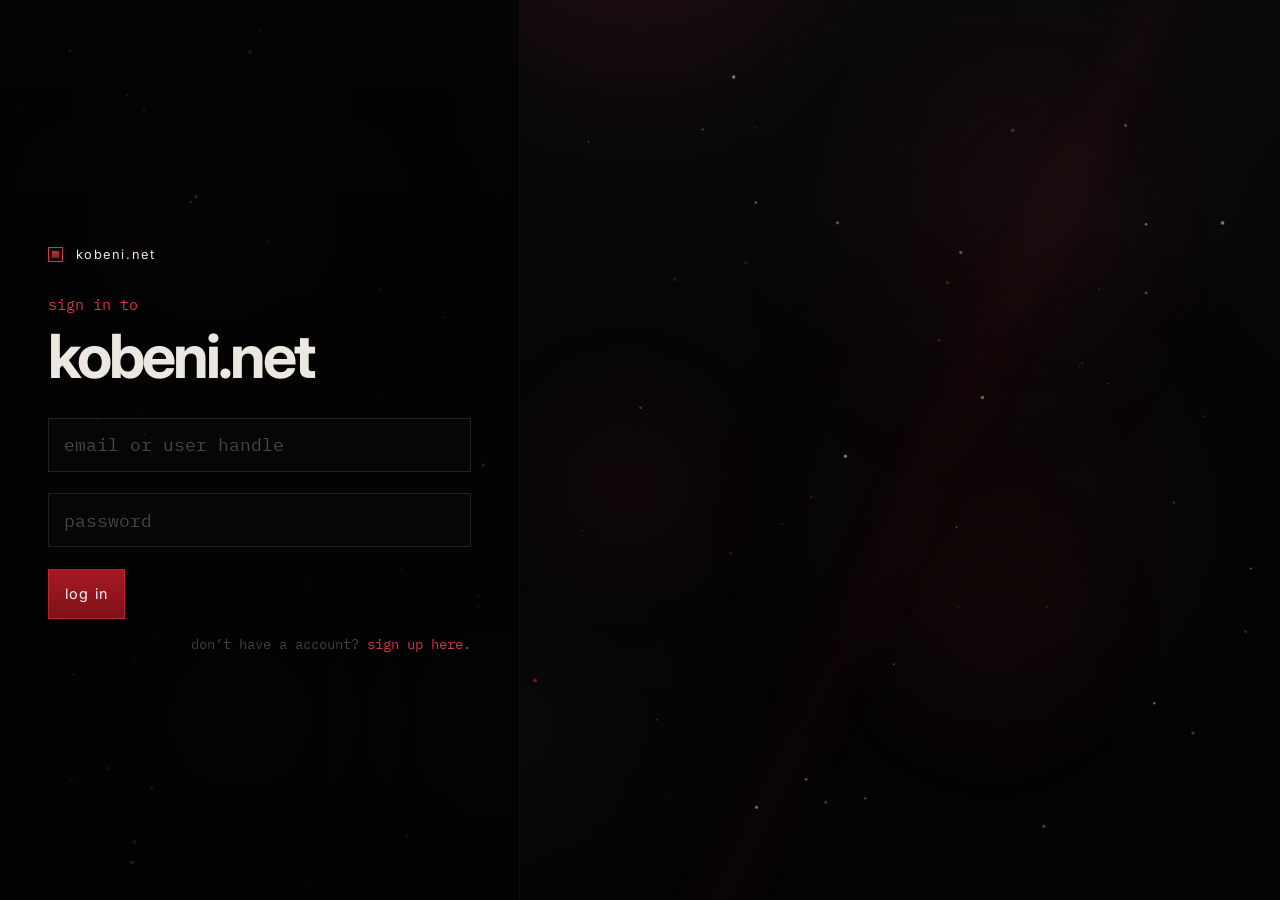
==== login.html @ 49059819 "Add auth pages and UI updates" ====
<!DOCTYPE html>
<html lang="en">
  <head>
    <meta charset="UTF-8" />
    <meta name="viewport" content="width=device-width, initial-scale=1.0" />
    <title>kobeni.net login</title>
    <meta
      name="description"
      content="Log in to kobeni.net to manage your private bio link profile."
    />
    <link rel="preconnect" href="https://fonts.googleapis.com" />
    <link rel="preconnect" href="https://fonts.gstatic.com" crossorigin />
    <link
      href="https://fonts.googleapis.com/css2?family=Inter:wght@400;500;700;800&family=IBM+Plex+Mono:wght@400;500&display=swap"
      rel="stylesheet"
    />
    <link rel="stylesheet" href="./styles.css" />
  </head>
  <body class="login-page">
    <div class="page-shell">
      <canvas class="mouse-particles" aria-hidden="true"></canvas>
      <div class="bg-orb-1" aria-hidden="true"></div>
      <div class="bg-orb-2" aria-hidden="true"></div>
      <div class="bg-orb-3" aria-hidden="true"></div>
      <main class="login-main">
        <section class="login-panel reveal">
          <a class="login-home" href="./index.html" aria-label="kobeni.net home">
            <span class="brand-mark"></span>
            <span class="brand-text">kobeni.net</span>
          </a>

          <div class="login-copy">
            <p class="login-eyebrow">sign in to</p>
            <h1 class="login-title">kobeni.net</h1>
          </div>

          <form
            class="login-form"
            action="./login.html"
            data-auth-success="signed in"
          >
            <label class="login-field">
              <span class="sr-only">email or user handle</span>
              <input
                type="text"
                name="identity"
                placeholder="email or user handle"
                autocomplete="username"
              />
            </label>

            <label class="login-field">
              <span class="sr-only">password</span>
              <input
                type="password"
                name="password"
                placeholder="password"
                autocomplete="current-password"
              />
            </label>

            <button type="submit" class="login-submit">log in</button>

            <p class="login-caption">
              don’t have a account? <a href="./signup.html">sign up here.</a>
            </p>
          </form>
        </section>

        <section class="login-ambient" aria-hidden="true">
          <div class="login-ambient-glow"></div>
        </section>
      </main>
    </div>

    <script src="./script.js"></script>
  </body>
</html>
---- styles.css ----
:root {
  --bg: #050505;
  --surface: #0d0d0e;
  --surface-alt: #141415;
  --panel: #101011;
  --text: #ece8e1;
  --muted: #8d8781;
  --line: rgba(236, 232, 225, 0.12);
  --accent: #7f1117;
  --accent-bright: #d43742;
  --shadow: rgba(0, 0, 0, 0.35);
  --max-width: 1560px;
  --section-padding: clamp(4rem, 8vw, 7rem);
}

*,
*::before,
*::after {
  box-sizing: border-box;
}

html {
  scroll-behavior: smooth;
}

body {
  margin: 0;
  min-height: 100vh;
  color: var(--text);
  font-family: "Inter", sans-serif;
  background:
    radial-gradient(circle at 50% -10%, rgba(212, 55, 66, 0.12), transparent 22%),
    radial-gradient(circle at 82% 18%, rgba(212, 55, 66, 0.05), transparent 18%),
    linear-gradient(180deg, #09090a 0%, #050505 46%, #040404 100%);
  background-repeat: no-repeat;
  background-attachment: fixed;
  overflow-x: hidden;
}

body > .bg-orb {
  position: fixed;
  border-radius: 999px;
  pointer-events: none;
  filter: blur(90px);
  opacity: 0.22;
  z-index: -6;
}

body > .bg-orb-orb1,
body > .bg-orb-orb2,
body > .bg-orb-orb3 {
  display: block;
}

body::before {
  content: "";
  position: fixed;
  inset: -8%;
  pointer-events: none;
  background:
    linear-gradient(112deg, transparent 0 46%, rgba(255, 255, 255, 0.012) 49%, transparent 52%),
    linear-gradient(116deg, transparent 0 62%, rgba(212, 55, 66, 0.08) 65%, transparent 68%);
  opacity: 0.45;
  z-index: -2;
  animation: background-drift 30s ease-in-out infinite alternate;
}

body::after {
  content: "";
  position: fixed;
  inset: -10%;
  pointer-events: none;
  background:
    linear-gradient(180deg, rgba(255, 255, 255, 0.02), transparent 12%),
    radial-gradient(circle at 50% 0%, rgba(212, 55, 66, 0.05), transparent 24%);
  opacity: 0.22;
  z-index: -1;
  animation: glow-pulse 18s ease-in-out infinite alternate;
}

a {
  color: inherit;
  text-decoration: none;
}

button,
input {
  font: inherit;
}

.site-header,
.section,
.proof-strip {
  padding-inline: clamp(1.5rem, 4vw, 3.75rem);
}

.page-shell::before {
  content: "";
  position: fixed;
  inset: -6%;
  pointer-events: none;
  background:
    radial-gradient(circle at 7% 16%, rgba(255, 255, 255, 0.2) 0 0.9px, transparent 1.5px),
    radial-gradient(circle at 15% 46%, rgba(255, 255, 255, 0.11) 0 0.9px, transparent 1.5px),
    radial-gradient(circle at 24% 72%, rgba(255, 255, 255, 0.14) 0 0.9px, transparent 1.5px),
    radial-gradient(circle at 33% 24%, rgba(212, 55, 66, 0.12) 0 1px, transparent 1.6px),
    radial-gradient(circle at 46% 58%, rgba(255, 255, 255, 0.1) 0 0.9px, transparent 1.5px),
    radial-gradient(circle at 58% 18%, rgba(255, 255, 255, 0.13) 0 0.9px, transparent 1.5px),
    radial-gradient(circle at 69% 66%, rgba(212, 55, 66, 0.11) 0 1px, transparent 1.6px),
    radial-gradient(circle at 82% 34%, rgba(255, 255, 255, 0.12) 0 0.9px, transparent 1.5px),
    radial-gradient(circle at 92% 78%, rgba(255, 255, 255, 0.09) 0 0.9px, transparent 1.5px);
  opacity: 0.55;
  z-index: -3;
  animation: particles-float 34s linear infinite;
}

.mouse-particles {
  position: fixed;
  inset: 0;
  width: 100%;
  height: 100%;
  pointer-events: none;
  z-index: -3;
  opacity: 0.75;
}

.page-shell::after {
  content: "";
  position: fixed;
  inset: -6%;
  pointer-events: none;
  background:
    radial-gradient(circle at 12% 28%, rgba(255, 255, 255, 0.08) 0 0.8px, transparent 1.4px),
    radial-gradient(circle at 28% 74%, rgba(255, 255, 255, 0.07) 0 0.8px, transparent 1.4px),
    radial-gradient(circle at 43% 18%, rgba(212, 55, 66, 0.08) 0 0.9px, transparent 1.5px),
    radial-gradient(circle at 61% 70%, rgba(255, 255, 255, 0.07) 0 0.8px, transparent 1.4px),
    radial-gradient(circle at 76% 40%, rgba(255, 255, 255, 0.06) 0 0.8px, transparent 1.4px),
    radial-gradient(circle at 90% 54%, rgba(212, 55, 66, 0.07) 0 0.9px, transparent 1.5px);
  opacity: 0.28;
  z-index: -2;
  animation: particles-float-secondary 42s linear infinite reverse;
}

main::before {
  content: "";
  position: fixed;
  inset: -18% -10%;
  pointer-events: none;
  background:
    radial-gradient(circle at 24% 72%, rgba(255, 255, 255, 0.02), transparent 16%),
    radial-gradient(circle at 72% 34%, rgba(212, 55, 66, 0.04), transparent 18%);
  z-index: -4;
  animation: ambient-shift 36s ease-in-out infinite alternate;
}

main::after {
  content: "";
  position: fixed;
  inset: -10%;
  pointer-events: none;
  background:
    radial-gradient(circle at 8% 16%, rgba(255, 255, 255, 0.1) 0 1px, transparent 1.8px),
    radial-gradient(circle at 21% 58%, rgba(255, 255, 255, 0.08) 0 1px, transparent 1.8px),
    radial-gradient(circle at 37% 30%, rgba(212, 55, 66, 0.08) 0 1px, transparent 1.8px),
    radial-gradient(circle at 52% 82%, rgba(255, 255, 255, 0.09) 0 1px, transparent 1.8px),
    radial-gradient(circle at 67% 22%, rgba(255, 255, 255, 0.08) 0 1px, transparent 1.8px),
    radial-gradient(circle at 84% 64%, rgba(212, 55, 66, 0.07) 0 1px, transparent 1.8px),
    radial-gradient(circle at 94% 28%, rgba(255, 255, 255, 0.07) 0 1px, transparent 1.8px);
  opacity: 0.26;
  z-index: -5;
  animation: particles-twinkle 22s ease-in-out infinite alternate;
}

.page-shell .bg-orb-1,
.page-shell .bg-orb-2,
.page-shell .bg-orb-3 {
  position: fixed;
  pointer-events: none;
  border-radius: 999px;
  filter: blur(100px);
  z-index: -6;
}

.page-shell .bg-orb-1 {
  top: 12%;
  left: 8%;
  width: 220px;
  height: 220px;
  background: rgba(212, 55, 66, 0.08);
  animation: orb-float-1 24s ease-in-out infinite alternate;
}

.page-shell .bg-orb-2 {
  top: 42%;
  right: 10%;
  width: 280px;
  height: 280px;
  background: rgba(212, 55, 66, 0.07);
  animation: orb-float-2 28s ease-in-out infinite alternate;
}

.page-shell .bg-orb-3 {
  bottom: 6%;
  left: 30%;
  width: 240px;
  height: 240px;
  background: rgba(255, 255, 255, 0.035);
  animation: orb-float-3 26s ease-in-out infinite alternate;
}

.site-header {
  position: sticky;
  top: 0;
  z-index: 20;
  padding-block: 1.1rem 0.6rem;
  background: linear-gradient(180deg, rgba(5, 5, 5, 0.96), rgba(5, 5, 5, 0.72));
}

.site-header-shell {
  max-width: calc(var(--max-width) + 32px);
  margin: 0 auto;
  min-height: 60px;
  display: grid;
  grid-template-columns: auto 1fr auto;
  align-items: center;
  gap: 1.5rem;
  padding: 0 1.15rem;
  border: 1px solid var(--line);
  background:
    linear-gradient(180deg, rgba(255, 255, 255, 0.025), transparent),
    rgba(11, 11, 12, 0.94);
  box-shadow: 0 18px 40px rgba(0, 0, 0, 0.24);
}

.brand {
  display: inline-flex;
  align-items: center;
  gap: 0.8rem;
  letter-spacing: 0.12em;
  font-size: 0.78rem;
}

.brand-mark {
  width: 15px;
  height: 15px;
  border: 1px solid var(--accent-bright);
  background: linear-gradient(180deg, var(--accent-bright), var(--accent));
  box-shadow: inset 0 0 0 3px #090909;
}

.site-nav {
  display: inline-flex;
  justify-content: center;
  gap: 1.7rem;
  color: var(--muted);
  font-size: 0.9rem;
}

.site-nav a,
.header-cta,
.header-link {
  position: relative;
  letter-spacing: 0.08em;
  font-size: 0.75rem;
}

.site-nav a::after,
.header-cta::after,
.header-link::after {
  content: "";
  position: absolute;
  left: 0;
  bottom: -0.35rem;
  width: 100%;
  height: 1px;
  background: var(--accent-bright);
  transform: scaleX(0);
  transform-origin: left;
  transition: transform 160ms ease;
}

.site-nav a:hover::after,
.site-nav a:focus-visible::after,
.header-cta:hover::after,
.header-cta:focus-visible::after,
.header-link:hover::after,
.header-link:focus-visible::after {
  transform: scaleX(1);
}

.site-header-actions {
  display: inline-flex;
  align-items: center;
  gap: 1.15rem;
}

.header-link {
  color: var(--muted);
}

.header-cta {
  min-height: 36px;
  padding: 0 1rem;
  display: inline-flex;
  align-items: center;
  justify-content: center;
  border: 1px solid rgba(212, 55, 66, 0.55);
  background: linear-gradient(180deg, #a81a24, #7f1117);
  color: #fff3f3;
  box-shadow: inset 0 1px 0 rgba(255, 255, 255, 0.12);
}

.header-cta::after {
  background: var(--accent);
}

.section {
  max-width: var(--max-width);
  margin: 0 auto;
  padding-block: var(--section-padding);
}

.hero {
  min-height: calc(100svh - 68px);
  display: grid;
  align-items: start;
  justify-items: center;
  gap: 3rem;
  padding-top: clamp(3.5rem, 7vw, 5.75rem);
}

.hero-copy {
  display: grid;
  align-items: center;
  justify-items: center;
  justify-self: center;
  text-align: center;
  gap: 1.25rem;
  width: min(100%, 1120px);
  margin: 0 auto;
}

.eyebrow,
.feature-index,
.surface-topbar,
.result-tag,
.metric span,
.preview-header,
.quote-card span,
.hero-meta {
  margin: 0;
  color: var(--muted);
  font-family: "IBM Plex Mono", monospace;
  font-size: 0.75rem;
  letter-spacing: 0.12em;
  text-transform: uppercase;
}

.hero h1,
.section h2 {
  margin: 0;
  max-width: 8.6ch;
  font-size: clamp(3rem, 7vw, 6.4rem);
  line-height: 0.98;
  letter-spacing: -0.035em;
}

.section h2 {
  text-transform: uppercase;
  line-height: 0.92;
}

.section-heading .pricing-title {
  max-width: 18ch;
  font-size: clamp(2.2rem, 4.4vw, 4rem) !important;
  line-height: 1.02 !important;
  letter-spacing: -0.03em !important;
  text-transform: lowercase !important;
}

.pricing-kicker {
  display: inline-block;
  font-size: 0.72em;
  line-height: 1.02;
}

.about-title {
  max-width: none;
  font-size: clamp(2.2rem, 4.4vw, 4rem) !important;
  line-height: 1.02 !important;
  letter-spacing: -0.03em !important;
  text-transform: lowercase !important;
}

.about-kicker {
  display: inline-block;
  font-size: 0.72em;
  line-height: 1.02;
}

.about-layout {
  display: grid;
  grid-template-columns: minmax(380px, 0.95fr) minmax(420px, 1.05fr);
  gap: clamp(1.5rem, 4vw, 3rem);
  align-items: start;
}

.about-rotator {
  position: relative;
  width: 100%;
  aspect-ratio: 16 / 9;
  overflow: hidden;
  border: 1px solid var(--line);
  background:
    linear-gradient(180deg, rgba(255, 255, 255, 0.02), transparent),
    var(--surface);
  box-shadow: 0 14px 40px var(--shadow);
}

.about-rotator-image {
  position: absolute;
  inset: 0;
  width: 100%;
  height: 100%;
  object-fit: contain;
  object-position: center;
  opacity: 0;
  transform: scale(1.03);
  transition:
    opacity 700ms ease,
    transform 1200ms ease;
}

.about-rotator-image.is-active {
  opacity: 1;
  transform: scale(1);
}

.staff-title {
  max-width: 22ch;
  font-size: clamp(2.2rem, 4.4vw, 4rem) !important;
  line-height: 1.02 !important;
  letter-spacing: -0.03em !important;
  text-transform: lowercase !important;
}

.staff-kicker {
  display: inline-block;
  font-size: 0.72em;
  line-height: 1.02;
}

.staff-name {
  text-transform: lowercase !important;
}

.staff-role {
  text-transform: lowercase !important;
}

.staff-avatar {
  width: 68px;
  height: 68px;
  display: block;
  margin: 0.2rem 0 0.9rem;
  border: 1px solid rgba(255, 255, 255, 0.12);
  object-fit: cover;
  object-position: center;
  box-shadow: 0 10px 24px rgba(0, 0, 0, 0.22);
}

.pricing-eyebrow {
  text-transform: lowercase;
}

.hero-text,
.section-heading p:last-child,
.feature-block p,
.showcase-copy p:last-of-type,
.apply-copy p:last-of-type {
  max-width: 40rem;
  color: var(--muted);
  font-family: "IBM Plex Mono", monospace;
  font-size: 1rem;
  line-height: 1.8;
}

.hero-actions,
.hero-claim,
.apply-form {
  display: flex;
  gap: 1rem;
  flex-wrap: wrap;
  justify-content: center;
}

.hero-claim {
  width: min(100%, 780px);
  flex-wrap: nowrap;
  align-items: stretch;
  justify-content: center;
}

.hero-handle-field,
.hero-claim-button,
.hero-claim input,
.hero-claim-button {
  min-height: 46px;
  border: 1px solid var(--line);
  border-radius: 0;
}

.hero-handle-field {
  flex: 1;
  min-width: 0;
  display: flex;
  align-items: center;
  padding: 0 0.9rem;
  gap: 0;
  background: rgba(255, 255, 255, 0.025);
}

.hero-handle-prefix {
  color: var(--text);
  font-family: "Inter", sans-serif;
  font-size: 1rem;
  font-weight: 700;
  white-space: nowrap;
}

.hero-claim input {
  flex: 1;
  min-width: 0;
  padding: 0 0 0 0.1rem;
  background: transparent;
  color: #8e8883;
  font-family: "Inter", sans-serif;
  font-size: 1rem;
  font-weight: 700;
  border: 0;
  outline: 0;
}

.hero-claim input::selection {
  background: rgba(212, 55, 66, 0.28);
  color: #f4efeb;
}

.hero-claim-button {
  padding: 0 1.1rem;
  background: linear-gradient(180deg, #17171a, #101013);
  color: #fff2f2;
  font-family: "Inter", sans-serif;
  font-size: 0.9rem;
  font-weight: 800;
  border-color: rgba(255, 255, 255, 0.08);
  cursor: pointer;
}

.button {
  display: inline-flex;
  align-items: center;
  justify-content: center;
  min-height: 54px;
  padding: 0 1.35rem;
  border: 1px solid var(--line);
  text-transform: uppercase;
  letter-spacing: 0.14em;
  font-size: 0.78rem;
  transition:
    transform 160ms ease,
    background 160ms ease,
    border-color 160ms ease;
}

.button:hover,
.button:focus-visible {
  transform: translateY(-2px);
}

.button-primary {
  background: linear-gradient(180deg, var(--accent-bright), var(--accent));
  border-color: var(--accent-bright);
  color: #fff4f4;
}

.button-secondary {
  background: rgba(255, 255, 255, 0.02);
}

.hero-stage {
  display: grid;
  grid-template-columns: minmax(0, 1fr) 210px;
  gap: 1rem;
  align-items: stretch;
}

.command-surface,
.key-grid span,
.feature-block,
.profile-preview,
.quote-card,
.apply-form input,
.apply-form button,
.metric {
  border: 1px solid var(--line);
  border-radius: 0;
}

.command-surface,
.feature-block,
.profile-preview,
.quote-card,
.metric {
  background:
    linear-gradient(180deg, rgba(255, 255, 255, 0.02), transparent),
    var(--surface);
  box-shadow: 0 14px 40px var(--shadow);
}

.surface-topbar,
.command-input,
.preview-header {
  display: flex;
  justify-content: space-between;
  gap: 1rem;
  padding: 1rem 1.15rem;
  border-bottom: 1px solid var(--line);
}

.command-panel {
  padding: 1.25rem;
}

.command-input {
  align-items: center;
  margin-bottom: 1rem;
  background:
    linear-gradient(180deg, rgba(212, 55, 66, 0.14), transparent),
    var(--panel);
}

.command-symbol {
  color: var(--accent-bright);
  font-family: "IBM Plex Mono", monospace;
  font-size: 1rem;
}

.command-text {
  flex: 1;
  text-transform: uppercase;
  letter-spacing: 0.02em;
  font-size: clamp(1rem, 3vw, 1.45rem);
}

.command-shortcut {
  color: var(--muted);
  font-family: "IBM Plex Mono", monospace;
  text-transform: uppercase;
  font-size: 0.72rem;
}

.command-results {
  display: grid;
  grid-template-columns: minmax(0, 1fr) minmax(240px, 320px);
  gap: 1rem;
}

.result-card {
  min-height: 260px;
  padding: 1.25rem;
  border: 1px solid var(--line);
  background:
    radial-gradient(circle at top right, rgba(212, 55, 66, 0.16), transparent 24%),
    var(--surface-alt);
}

.result-card h2 {
  margin: 0.6rem 0 0.8rem;
  font-size: clamp(2.3rem, 5vw, 4.6rem);
  line-height: 0.92;
  text-transform: uppercase;
}

.result-card p:last-child {
  margin: 0;
  max-width: 20ch;
  color: var(--muted);
  font-family: "IBM Plex Mono", monospace;
  line-height: 1.8;
}

.result-list {
  list-style: none;
  margin: 0;
  padding: 0;
  border: 1px solid var(--line);
  background: var(--panel);
}

.result-list li {
  display: flex;
  justify-content: space-between;
  gap: 1rem;
  padding: 1rem 1.1rem;
  border-top: 1px solid var(--line);
  text-transform: uppercase;
  letter-spacing: 0.04em;
}

.result-list li:first-child {
  border-top: 0;
}

.result-list span {
  color: var(--accent-bright);
  font-family: "IBM Plex Mono", monospace;
}

.key-grid {
  display: grid;
  grid-template-columns: repeat(2, minmax(0, 1fr));
  gap: 1rem;
}

.key-grid span {
  display: grid;
  place-items: center;
  min-height: 96px;
  background:
    linear-gradient(180deg, rgba(212, 55, 66, 0.13), transparent 44%),
    var(--surface-alt);
  text-transform: uppercase;
  letter-spacing: 0.08em;
  font-size: 0.95rem;
}

.proof-strip {
  overflow: hidden;
  padding-block: 1rem;
  border-top: 1px solid var(--line);
  border-bottom: 1px solid var(--line);
  background: rgba(255, 255, 255, 0.015);
}

.proof-track {
  display: flex;
  gap: 2.7rem;
  width: max-content;
  white-space: nowrap;
  will-change: transform;
  color: var(--muted);
  font-family: "IBM Plex Mono", monospace;
  font-size: 0.82rem;
  text-transform: uppercase;
  letter-spacing: 0.14em;
}

.proof-track span::before {
  content: "/";
  margin-right: 2.7rem;
  color: var(--accent-bright);
}

.section-heading {
  display: grid;
  gap: 1rem;
  margin-bottom: 2rem;
}

  .feature-rail,
  .testimonial-grid {
    display: grid;
    grid-template-columns: repeat(4, minmax(0, 1fr));
    gap: 1rem;
}

.pricing-grid {
  display: grid;
  grid-template-columns: repeat(3, minmax(0, 1fr));
  gap: 1rem;
}

.about-grid {
  display: grid;
  grid-template-columns: repeat(3, minmax(0, 1fr));
  gap: 1rem;
}

.feature-block,
.quote-card {
  padding: 1.25rem;
}

.feature-block h3 {
  margin: 1rem 0 0.75rem;
  font-size: 1.8rem;
  text-transform: uppercase;
  letter-spacing: -0.03em;
}

.split-showcase {
  display: grid;
  grid-template-columns: minmax(0, 0.9fr) minmax(300px, 0.95fr);
  gap: 2rem;
  align-items: center;
}

.metric-row {
  display: flex;
  gap: 1rem;
  flex-wrap: wrap;
  margin-top: 2rem;
}

.metric {
  min-width: 200px;
  padding: 1rem 1.1rem;
}

.metric strong {
  display: block;
  margin-top: 0.5rem;
  font-size: 1.25rem;
  text-transform: uppercase;
}

.profile-preview {
  min-height: 430px;
}

.preview-body {
  padding: 1.25rem;
}

.preview-handle {
  margin: 0;
  font-size: clamp(2.6rem, 6vw, 4.8rem);
  line-height: 0.94;
  text-transform: uppercase;
}

.preview-copy {
  max-width: 28ch;
  color: var(--muted);
  font-family: "IBM Plex Mono", monospace;
  line-height: 1.8;
}

.preview-links {
  list-style: none;
  margin: 1.5rem 0 0;
  padding: 0;
}

.preview-links li {
  padding: 0.95rem 0;
  border-top: 1px solid var(--line);
  text-transform: uppercase;
  letter-spacing: 0.04em;
}

.quote-card {
  min-height: 220px;
  display: flex;
  flex-direction: column;
  justify-content: space-between;
}

.quote-card p {
  margin: 0;
  font-family: "IBM Plex Mono", monospace;
  color: var(--text);
  line-height: 1.85;
}

.apply-section {
  display: grid;
  grid-template-columns: minmax(0, 1fr) minmax(320px, 420px);
  gap: 2rem;
  align-items: end;
}

.site-footer {
  max-width: var(--max-width);
  margin: 0 auto;
  padding: 2rem clamp(1.5rem, 4vw, 3.75rem) 3rem;
}

.auth-main {
  min-height: calc(100vh - 76px);
  display: grid;
  align-items: center;
}

.auth-section {
  width: 100%;
  padding-top: 0;
}

.auth-layout {
  display: grid;
  grid-template-columns: minmax(340px, 0.95fr) minmax(360px, 540px);
  gap: clamp(2rem, 5vw, 5rem);
  align-items: center;
}

.auth-copy {
  display: grid;
  gap: 1.15rem;
  max-width: 40rem;
}

.auth-title {
  margin: 0;
  font-size: clamp(3rem, 7vw, 6rem);
  line-height: 0.98;
  letter-spacing: -0.045em;
  text-transform: lowercase;
}

.auth-kicker {
  display: inline-block;
  font-size: 0.7em;
}

.auth-text,
.auth-caption {
  margin: 0;
  color: var(--muted);
  font-family: "IBM Plex Mono", monospace;
  font-size: 1rem;
  line-height: 1.8;
}

.auth-inline-copy {
  margin: 0.1rem 0 0;
  color: var(--muted);
  font-family: "IBM Plex Mono", monospace;
  font-size: 0.95rem;
  line-height: 1.8;
}

.auth-inline-copy a {
  color: var(--accent-bright);
}

.auth-meta {
  display: flex;
  flex-wrap: wrap;
  gap: 0.8rem;
  margin-top: 0.35rem;
}

.auth-meta span {
  padding: 0.7rem 0.9rem;
  border: 1px solid var(--line);
  background: rgba(255, 255, 255, 0.015);
  color: var(--muted);
  font-size: 0.72rem;
  letter-spacing: 0.12em;
  text-transform: uppercase;
}

.auth-form {
  display: grid;
  gap: 1rem;
  padding: 1.4rem;
  border: 1px solid var(--line);
  border-radius: 0;
  background:
    linear-gradient(180deg, rgba(255, 255, 255, 0.02), transparent),
    var(--surface);
  box-shadow: 0 14px 40px var(--shadow);
}

.auth-panel-label {
  margin: 0;
}

.auth-form h2 {
  margin: 0 0 0.25rem;
  font-size: 2rem;
  text-transform: lowercase;
  letter-spacing: -0.04em;
}

.auth-field {
  display: grid;
  gap: 0.55rem;
}

.auth-field span,
.auth-check span,
.auth-inline-link {
  color: var(--muted);
  font-size: 0.8rem;
  letter-spacing: 0.08em;
  text-transform: lowercase;
}

.auth-field input {
  min-height: 52px;
  padding: 0 1rem;
  border: 1px solid var(--line);
  border-radius: 0;
  background: rgba(255, 255, 255, 0.02);
  color: var(--text);
  outline: none;
}

.auth-field input:focus {
  border-color: rgba(212, 55, 66, 0.5);
  box-shadow: inset 0 0 0 1px rgba(212, 55, 66, 0.25);
}

.auth-row {
  display: flex;
  justify-content: space-between;
  gap: 1rem;
  align-items: center;
}

.auth-check {
  display: inline-flex;
  align-items: center;
  gap: 0.55rem;
}

.auth-check input {
  width: 14px;
  height: 14px;
  margin: 0;
  accent-color: var(--accent-bright);
}

.auth-inline-link,
.auth-caption a {
  color: var(--text);
}

.auth-submit {
  min-height: 48px;
  border: 1px solid rgba(212, 55, 66, 0.55);
  border-radius: 0;
  background: linear-gradient(180deg, #a81a24, #7f1117);
  color: #fff3f3;
  text-transform: lowercase;
  letter-spacing: 0.05em;
  cursor: pointer;
}

.auth-submit:disabled {
  opacity: 0.8;
  cursor: default;
}

.login-page .page-shell {
  min-height: 100vh;
}

.login-main {
  min-height: 100vh;
  display: grid;
  grid-template-columns: minmax(360px, 520px) minmax(0, 1fr);
}

.login-panel {
  display: grid;
  align-content: center;
  gap: 2rem;
  min-height: 100vh;
  padding: clamp(2rem, 5vw, 3rem);
  border-right: 1px solid rgba(255, 255, 255, 0.04);
  background: rgba(3, 3, 4, 0.72);
}

.login-home {
  display: inline-flex;
  align-items: center;
  gap: 0.8rem;
  font-size: 0.8rem;
  letter-spacing: 0.12em;
  text-transform: lowercase;
}

.login-copy {
  display: grid;
  gap: 0.85rem;
}

.login-eyebrow {
  margin: 0;
  color: var(--accent-bright);
  font-family: "IBM Plex Mono", monospace;
  font-size: 0.95rem;
  text-transform: lowercase;
}

.login-title {
  margin: 0;
  font-size: clamp(3rem, 5vw, 3.8rem);
  line-height: 0.95;
  letter-spacing: -0.05em;
  text-transform: lowercase;
}

.login-form {
  display: grid;
  gap: 1.35rem;
  max-width: 440px;
}

.login-field input {
  width: 100%;
  min-height: 54px;
  padding: 0 0.95rem;
  border: 1px solid rgba(236, 232, 225, 0.12);
  border-radius: 0;
  background: rgba(255, 255, 255, 0.01);
  color: var(--text);
  font-family: "IBM Plex Mono", monospace;
  font-size: 1.1rem;
  outline: none;
}

.login-field input::placeholder {
  color: rgba(141, 135, 129, 0.5);
}

.login-field input:focus {
  border-color: rgba(212, 55, 66, 0.5);
  background: rgba(255, 255, 255, 0.02);
}

.login-submit {
  min-height: 50px;
  width: fit-content;
  padding: 0 1rem;
  border: 1px solid rgba(212, 55, 66, 0.55);
  border-radius: 0;
  background: linear-gradient(180deg, #a81a24, #7f1117);
  color: #fff3f3;
  font-size: 0.9rem;
  letter-spacing: 0.08em;
  text-transform: lowercase;
  cursor: pointer;
}

.login-submit:disabled {
  opacity: 0.8;
  cursor: default;
}

.login-caption {
  margin: -0.35rem 0 0;
  color: rgba(141, 135, 129, 0.45);
  font-family: "IBM Plex Mono", monospace;
  font-size: 0.88rem;
  text-align: right;
}

.login-caption a {
  color: var(--accent-bright);
}

.login-ambient {
  position: relative;
  min-height: 100vh;
}

.login-ambient-glow {
  position: absolute;
  inset: 0;
  background:
    radial-gradient(circle at 14% 54%, rgba(212, 55, 66, 0.06), transparent 20%),
    radial-gradient(circle at 72% 26%, rgba(255, 255, 255, 0.015), transparent 18%),
    radial-gradient(circle at 62% 70%, rgba(212, 55, 66, 0.04), transparent 22%);
}

.site-footer-inner {
  display: grid;
  grid-template-columns: minmax(0, 1fr) auto;
  gap: 2rem;
  padding: 2rem 0 2.2rem;
}

.footer-brand-block {
  display: grid;
  align-content: start;
  gap: 1.5rem;
}

.footer-brand {
  display: inline-flex;
  align-items: center;
  gap: 0.85rem;
  font-size: clamp(1.7rem, 3vw, 2.6rem);
  font-weight: 800;
  letter-spacing: -0.04em;
}

.footer-brand-mark {
  width: 20px;
  height: 20px;
  border: 1px solid var(--accent-bright);
  background: linear-gradient(180deg, var(--accent-bright), var(--accent));
  box-shadow: inset 0 0 0 4px #090909;
}

.footer-brand-text {
  text-transform: lowercase;
}

.footer-socials {
  display: grid;
  gap: 0.7rem;
  justify-items: start;
}

.footer-socials a,
.footer-column a {
  color: #d8d3cb;
  font-size: 1rem;
  font-weight: 700;
}

.footer-links {
  display: grid;
  grid-template-columns: repeat(2, minmax(180px, 220px));
  gap: 2.5rem;
}

.footer-column {
  display: grid;
  align-content: start;
  gap: 0.7rem;
}

.footer-column h3 {
  margin: 0 0 0.2rem;
  color: #f1ede7;
  font-size: 1.2rem;
  font-weight: 800;
  text-transform: lowercase;
}

.site-footer-bar {
  padding-top: 1.35rem;
  border-top: 1px solid var(--line);
}

.site-footer-bar p {
  margin: 0;
  color: #d3cec7;
  font-size: 0.95rem;
  font-weight: 700;
  text-transform: lowercase;
}

.apply-form {
  flex-direction: column;
  align-items: stretch;
}

.apply-form input {
  min-height: 58px;
  padding: 0 1rem;
  background: rgba(255, 255, 255, 0.03);
  color: var(--text);
  font-family: "IBM Plex Mono", monospace;
}

.apply-form input::placeholder {
  color: #7b7670;
}

.sr-only {
  position: absolute;
  width: 1px;
  height: 1px;
  padding: 0;
  margin: -1px;
  overflow: hidden;
  clip: rect(0, 0, 0, 0);
  white-space: nowrap;
  border: 0;
}

.reveal {
  opacity: 0;
  transform: translateY(18px);
  transition:
    opacity 700ms ease,
    transform 700ms ease;
}

.reveal.is-visible {
  opacity: 1;
  transform: translateY(0);
}


@keyframes background-drift {
  from {
    transform: translate3d(0, 0, 0) scale(1) rotate(0deg);
  }

  to {
    transform: translate3d(-18px, 14px, 0) scale(1.03) rotate(-1deg);
  }
}

@keyframes glow-pulse {
  from {
    opacity: 0.28;
  }

  to {
    opacity: 0.5;
  }
}

@keyframes particles-float {
  from {
    transform: translate3d(0, 0, 0);
  }

  to {
    transform: translate3d(-26px, 18px, 0);
  }
}

@keyframes particles-float-secondary {
  from {
    transform: translate3d(0, 0, 0);
  }

  to {
    transform: translate3d(18px, -16px, 0);
  }
}

@keyframes ambient-shift {
  from {
    transform: translate3d(0, 0, 0) scale(1);
    opacity: 0.45;
  }

  to {
    transform: translate3d(14px, -10px, 0) scale(1.04);
    opacity: 0.72;
  }
}

@keyframes particles-twinkle {
  0% {
    opacity: 0.22;
    transform: translate3d(0, 0, 0);
  }

  50% {
    opacity: 0.48;
    transform: translate3d(8px, -6px, 0);
  }

  100% {
    opacity: 0.3;
    transform: translate3d(-6px, 10px, 0);
  }
}

@keyframes orb-float-1 {
  0% {
    transform: translate3d(0, 0, 0) scale(1);
    opacity: 0.18;
  }

  100% {
    transform: translate3d(90px, 40px, 0) scale(1.18);
    opacity: 0.28;
  }
}

@keyframes orb-float-2 {
  0% {
    transform: translate3d(0, 0, 0) scale(1);
    opacity: 0.14;
  }

  100% {
    transform: translate3d(-110px, -50px, 0) scale(1.15);
    opacity: 0.24;
  }
}

@keyframes orb-float-3 {
  0% {
    transform: translate3d(0, 0, 0) scale(1);
    opacity: 0.08;
  }

  100% {
    transform: translate3d(70px, -80px, 0) scale(1.12);
    opacity: 0.16;
  }
}

@media (max-width: 1120px) {
  .hero-stage,
  .split-showcase,
  .apply-section {
    grid-template-columns: 1fr;
  }

  .command-results {
    grid-template-columns: 1fr;
  }

  .key-grid {
    grid-template-columns: repeat(4, minmax(0, 1fr));
  }
}

@media (max-width: 860px) {
  .site-header-shell {
    justify-items: start;
    padding-block: 1rem;
  }

  .site-nav {
    justify-content: flex-start;
    flex-wrap: wrap;
  }

  .site-header-actions {
    width: 100%;
    justify-content: space-between;
  }

  .hero h1,
  .section h2 {
    max-width: none;
  }

  .hero-claim {
    flex-direction: column;
  }

  .feature-rail,
  .about-grid,
  .pricing-grid,
  .testimonial-grid,
  .key-grid {
    grid-template-columns: 1fr;
  }

  .site-footer-inner,
  .footer-links {
    grid-template-columns: 1fr;
  }

  .auth-layout {
    grid-template-columns: 1fr;
  }

  .about-layout {
    grid-template-columns: 1fr;
  }

  .about-rotator {
    aspect-ratio: 16 / 9;
  }
}

@media (max-width: 760px) {
  .login-main {
    grid-template-columns: 1fr;
  }

  .login-panel {
    min-height: 100vh;
    border-right: 0;
  }

  .login-ambient {
    display: none;
  }

  .login-form {
    max-width: none;
  }
}

@media (prefers-reduced-motion: reduce) {
  html {
    scroll-behavior: auto;
  }

  .reveal {
    opacity: 1;
    transform: none;
    transition: none !important;
  }
}
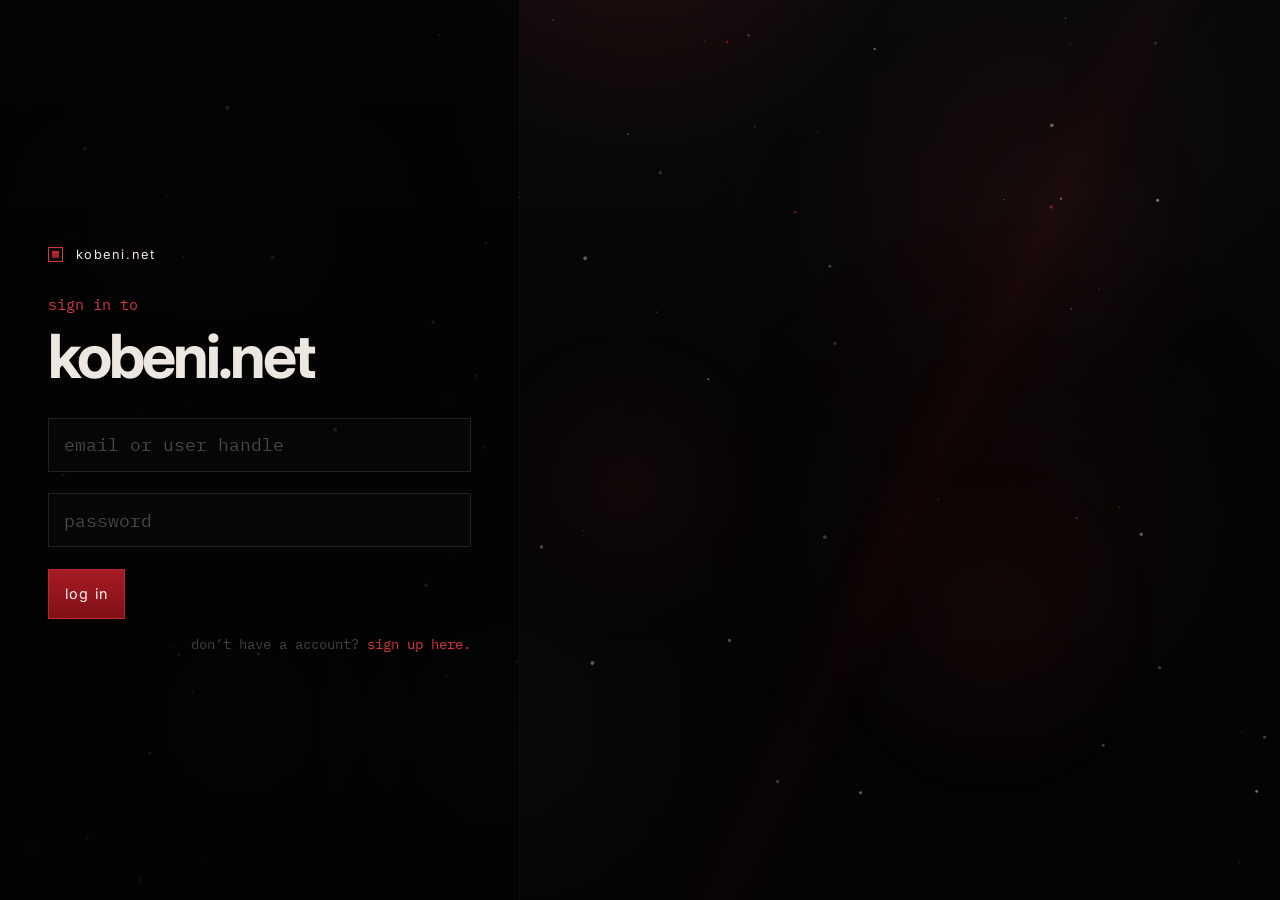
==== commit c25f1618: "Add dashboard and uid flow" ====
--- a/login.html
+++ b/login.html
@@ -37,7 +37,9 @@
           <form
             class="login-form"
             action="./login.html"
+            data-auth-mode="login"
             data-auth-success="signed in"
+            data-auth-redirect="./dashboard.html"
           >
             <label class="login-field">
               <span class="sr-only">email or user handle</span>
--- a/styles.css
+++ b/styles.css
@@ -1178,6 +1178,400 @@
     radial-gradient(circle at 62% 70%, rgba(212, 55, 66, 0.04), transparent 22%);
 }
 
+.dashboard-page .page-shell {
+  min-height: 100vh;
+}
+
+.dashboard-main {
+  min-height: 100vh;
+  display: grid;
+  grid-template-columns: 290px minmax(0, 1fr);
+  background: rgba(5, 5, 6, 0.55);
+}
+
+.dashboard-sidebar {
+  display: grid;
+  align-content: start;
+  gap: 1.35rem;
+  padding: 1.4rem 1.3rem;
+  border-right: 1px solid rgba(255, 255, 255, 0.06);
+  background: rgba(9, 9, 10, 0.92);
+}
+
+.dashboard-brand {
+  display: inline-flex;
+  align-items: center;
+  gap: 0.85rem;
+  padding: 0.35rem 0.1rem 1rem;
+  font-size: 0.92rem;
+  font-weight: 700;
+  letter-spacing: -0.02em;
+  text-transform: lowercase;
+}
+
+.dashboard-sidebar-group,
+.dashboard-support,
+.dashboard-user-card {
+  border: 1px solid rgba(255, 255, 255, 0.06);
+  background: rgba(255, 255, 255, 0.015);
+}
+
+.dashboard-group-toggle {
+  width: 100%;
+  min-height: 44px;
+  display: flex;
+  align-items: center;
+  justify-content: space-between;
+  padding: 0 1rem;
+  border: 0;
+  border-bottom: 1px solid rgba(255, 255, 255, 0.06);
+  background: rgba(127, 17, 23, 0.22);
+  color: var(--text);
+  font-size: 0.95rem;
+  font-weight: 700;
+  text-transform: lowercase;
+}
+
+.dashboard-subnav,
+.dashboard-sidebar-links,
+.dashboard-action-stack {
+  display: grid;
+}
+
+.dashboard-subnav {
+  gap: 0.15rem;
+  padding: 0.85rem 0.7rem 0.9rem;
+}
+
+.dashboard-subnav a,
+.dashboard-sidebar-links a {
+  padding: 0.72rem 0.9rem;
+  color: var(--muted);
+  font-size: 0.92rem;
+  text-transform: lowercase;
+}
+
+.dashboard-subnav a.is-active,
+.dashboard-subnav a:hover,
+.dashboard-subnav a:focus-visible {
+  background: rgba(127, 17, 23, 0.2);
+  color: var(--text);
+}
+
+.dashboard-sidebar-links {
+  gap: 0.3rem;
+}
+
+.dashboard-sidebar-links a {
+  font-weight: 600;
+}
+
+.dashboard-sidebar-links a:hover,
+.dashboard-sidebar-links a:focus-visible {
+  color: var(--text);
+}
+
+.dashboard-support {
+  gap: 0.7rem;
+  padding: 1rem;
+}
+
+.dashboard-support p {
+  margin: 0;
+  color: var(--muted);
+  font-family: "IBM Plex Mono", monospace;
+  font-size: 0.84rem;
+  line-height: 1.6;
+  text-transform: lowercase;
+}
+
+.dashboard-support-link,
+.dashboard-page-link,
+.dashboard-share {
+  min-height: 42px;
+  display: inline-flex;
+  align-items: center;
+  justify-content: center;
+  border: 1px solid rgba(255, 255, 255, 0.08);
+  font-weight: 700;
+  text-transform: lowercase;
+}
+
+.dashboard-support-link {
+  background: rgba(255, 255, 255, 0.05);
+}
+
+.dashboard-page-link,
+.dashboard-share {
+  border-color: rgba(127, 17, 23, 0.4);
+  background: rgba(127, 17, 23, 0.22);
+}
+
+.dashboard-user-card {
+  display: flex;
+  align-items: center;
+  gap: 0.9rem;
+  padding: 1rem;
+}
+
+.dashboard-user-mark {
+  width: 44px;
+  height: 44px;
+  display: inline-flex;
+  align-items: center;
+  justify-content: center;
+  border: 1px solid rgba(212, 55, 66, 0.45);
+  background: linear-gradient(180deg, #a81a24, #7f1117);
+  color: #fff3f3;
+  font-weight: 800;
+  text-transform: lowercase;
+}
+
+.dashboard-user-card strong,
+.dashboard-user-card p {
+  display: block;
+}
+
+.dashboard-user-card strong {
+  font-size: 1rem;
+  text-transform: lowercase;
+}
+
+.dashboard-user-card p {
+  margin: 0.2rem 0 0;
+  color: var(--muted);
+  font-family: "IBM Plex Mono", monospace;
+  font-size: 0.8rem;
+}
+
+.dashboard-content {
+  padding: 2rem 1.8rem 2.4rem;
+  display: grid;
+  align-content: start;
+  gap: 1.6rem;
+}
+
+.dashboard-section-header {
+  display: flex;
+  align-items: center;
+  justify-content: space-between;
+  gap: 1rem;
+}
+
+.dashboard-section-header h1,
+.dashboard-section-header h2 {
+  margin: 0;
+  font-size: clamp(1.7rem, 3vw, 2.25rem);
+  line-height: 1;
+  letter-spacing: -0.04em;
+  text-transform: lowercase;
+}
+
+.dashboard-section-inline a {
+  color: var(--text);
+  font-size: 0.82rem;
+  font-weight: 700;
+  text-transform: lowercase;
+}
+
+.dashboard-metrics {
+  display: grid;
+  grid-template-columns: repeat(4, minmax(0, 1fr));
+  gap: 1rem;
+}
+
+.dashboard-metric-card {
+  padding: 1.25rem 1.2rem;
+  border: 1px solid rgba(212, 55, 66, 0.22);
+  background: linear-gradient(180deg, rgba(127, 17, 23, 0.22), rgba(50, 16, 20, 0.32));
+  box-shadow: inset 0 1px 0 rgba(255, 255, 255, 0.04);
+}
+
+.dashboard-metric-card strong {
+  display: block;
+  margin-top: 0.8rem;
+  font-size: clamp(1.7rem, 3vw, 2.15rem);
+  line-height: 0.95;
+  letter-spacing: -0.04em;
+  text-transform: lowercase;
+}
+
+.dashboard-metric-card span {
+  display: block;
+  margin-top: 0.4rem;
+  color: #b7afa7;
+  font-family: "IBM Plex Mono", monospace;
+  font-size: 0.84rem;
+  line-height: 1.5;
+  text-transform: lowercase;
+}
+
+.dashboard-workspace {
+  display: grid;
+  grid-template-columns: minmax(0, 1fr) 360px;
+  gap: 1.2rem;
+}
+
+.dashboard-surface,
+.dashboard-sidepanel-block,
+.dashboard-analytics-card {
+  border: 1px solid rgba(255, 255, 255, 0.06);
+  background:
+    linear-gradient(180deg, rgba(255, 255, 255, 0.015), transparent),
+    rgba(17, 17, 18, 0.95);
+  box-shadow: 0 14px 40px var(--shadow);
+}
+
+.dashboard-surface {
+  padding: 1.2rem;
+}
+
+.dashboard-surface-head,
+.dashboard-panel-head {
+  display: flex;
+  justify-content: space-between;
+  gap: 1rem;
+  align-items: center;
+}
+
+.dashboard-surface-head h3,
+.dashboard-sidepanel-block h3,
+.dashboard-analytics-card h3 {
+  margin: 0;
+  font-size: 1.1rem;
+  text-transform: lowercase;
+}
+
+.dashboard-surface-head span,
+.dashboard-sidepanel-block p {
+  color: var(--muted);
+  font-family: "IBM Plex Mono", monospace;
+  font-size: 0.82rem;
+  text-transform: lowercase;
+}
+
+.dashboard-progress {
+  margin-top: 1rem;
+  height: 22px;
+  display: flex;
+  align-items: center;
+  padding: 0.2rem;
+  border: 1px solid rgba(255, 255, 255, 0.07);
+  background: rgba(255, 255, 255, 0.02);
+}
+
+.dashboard-progress-bar {
+  width: 0%;
+  height: 100%;
+  display: block;
+  background: linear-gradient(90deg, #a81a24, #d43742);
+}
+
+.dashboard-alert {
+  margin-top: 1.25rem;
+  padding: 1.1rem 1.2rem;
+  border: 1px solid rgba(255, 255, 255, 0.07);
+  background: rgba(255, 255, 255, 0.025);
+}
+
+.dashboard-alert strong {
+  display: block;
+  font-size: 1rem;
+  text-transform: lowercase;
+}
+
+.dashboard-alert p,
+.dashboard-analytics-card p {
+  margin: 0.45rem 0 0;
+  color: var(--muted);
+  font-family: "IBM Plex Mono", monospace;
+  line-height: 1.7;
+}
+
+.dashboard-task-grid {
+  display: grid;
+  grid-template-columns: repeat(4, minmax(0, 1fr));
+  gap: 0.75rem;
+  margin-top: 1.2rem;
+}
+
+.dashboard-task-grid a {
+  min-height: 48px;
+  display: flex;
+  align-items: center;
+  justify-content: space-between;
+  gap: 0.75rem;
+  padding: 0 1rem;
+  border: 1px solid rgba(255, 255, 255, 0.07);
+  background: rgba(255, 255, 255, 0.015);
+  font-weight: 700;
+  text-transform: lowercase;
+}
+
+.dashboard-task-grid a:last-child {
+  grid-column: span 4;
+}
+
+.dashboard-sidepanel {
+  display: grid;
+  gap: 1rem;
+}
+
+.dashboard-sidepanel-block {
+  padding: 1.2rem;
+}
+
+.dashboard-sidepanel-block p {
+  margin: 0.35rem 0 0;
+}
+
+.dashboard-action-stack {
+  gap: 0.7rem;
+  margin-top: 1rem;
+}
+
+.dashboard-action-stack a,
+.dashboard-connect {
+  min-height: 46px;
+  display: flex;
+  align-items: center;
+  padding: 0 1rem;
+  border: 1px solid rgba(255, 255, 255, 0.07);
+  background: rgba(255, 255, 255, 0.04);
+  font-weight: 700;
+  text-transform: lowercase;
+}
+
+.dashboard-connect {
+  justify-content: center;
+  margin-top: 1rem;
+  border-color: rgba(127, 17, 23, 0.4);
+  background: linear-gradient(90deg, #7f1117, #b6212d);
+  color: #fff3f3;
+}
+
+.dashboard-analytics-grid {
+  display: grid;
+  grid-template-columns: repeat(2, minmax(0, 1fr));
+  gap: 1rem;
+}
+
+.dashboard-analytics-card {
+  padding: 1.2rem;
+}
+
+.dashboard-empty-graph {
+  margin-top: 1rem;
+  height: 220px;
+  border: 1px solid rgba(255, 255, 255, 0.05);
+  background:
+    linear-gradient(180deg, rgba(127, 17, 23, 0.14), transparent 44%),
+    linear-gradient(0deg, rgba(255, 255, 255, 0.02) 1px, transparent 1px),
+    linear-gradient(90deg, rgba(255, 255, 255, 0.02) 1px, transparent 1px),
+    rgba(255, 255, 255, 0.015);
+  background-size: auto, 100% 34px, 34px 100%, auto;
+}
+
 .site-footer-inner {
   display: grid;
   grid-template-columns: minmax(0, 1fr) auto;
@@ -1492,6 +1886,32 @@
   }
 }
 
+@media (max-width: 980px) {
+  .dashboard-main {
+    grid-template-columns: 1fr;
+  }
+
+  .dashboard-sidebar {
+    border-right: 0;
+    border-bottom: 1px solid var(--line);
+  }
+
+  .dashboard-metrics,
+  .dashboard-workspace,
+  .dashboard-analytics-grid,
+  .dashboard-task-grid {
+    grid-template-columns: 1fr;
+  }
+
+  .dashboard-task-grid a:last-child {
+    grid-column: span 1;
+  }
+
+  .dashboard-content {
+    padding-inline: 1rem;
+  }
+}
+
 @media (prefers-reduced-motion: reduce) {
   html {
     scroll-behavior: auto;
